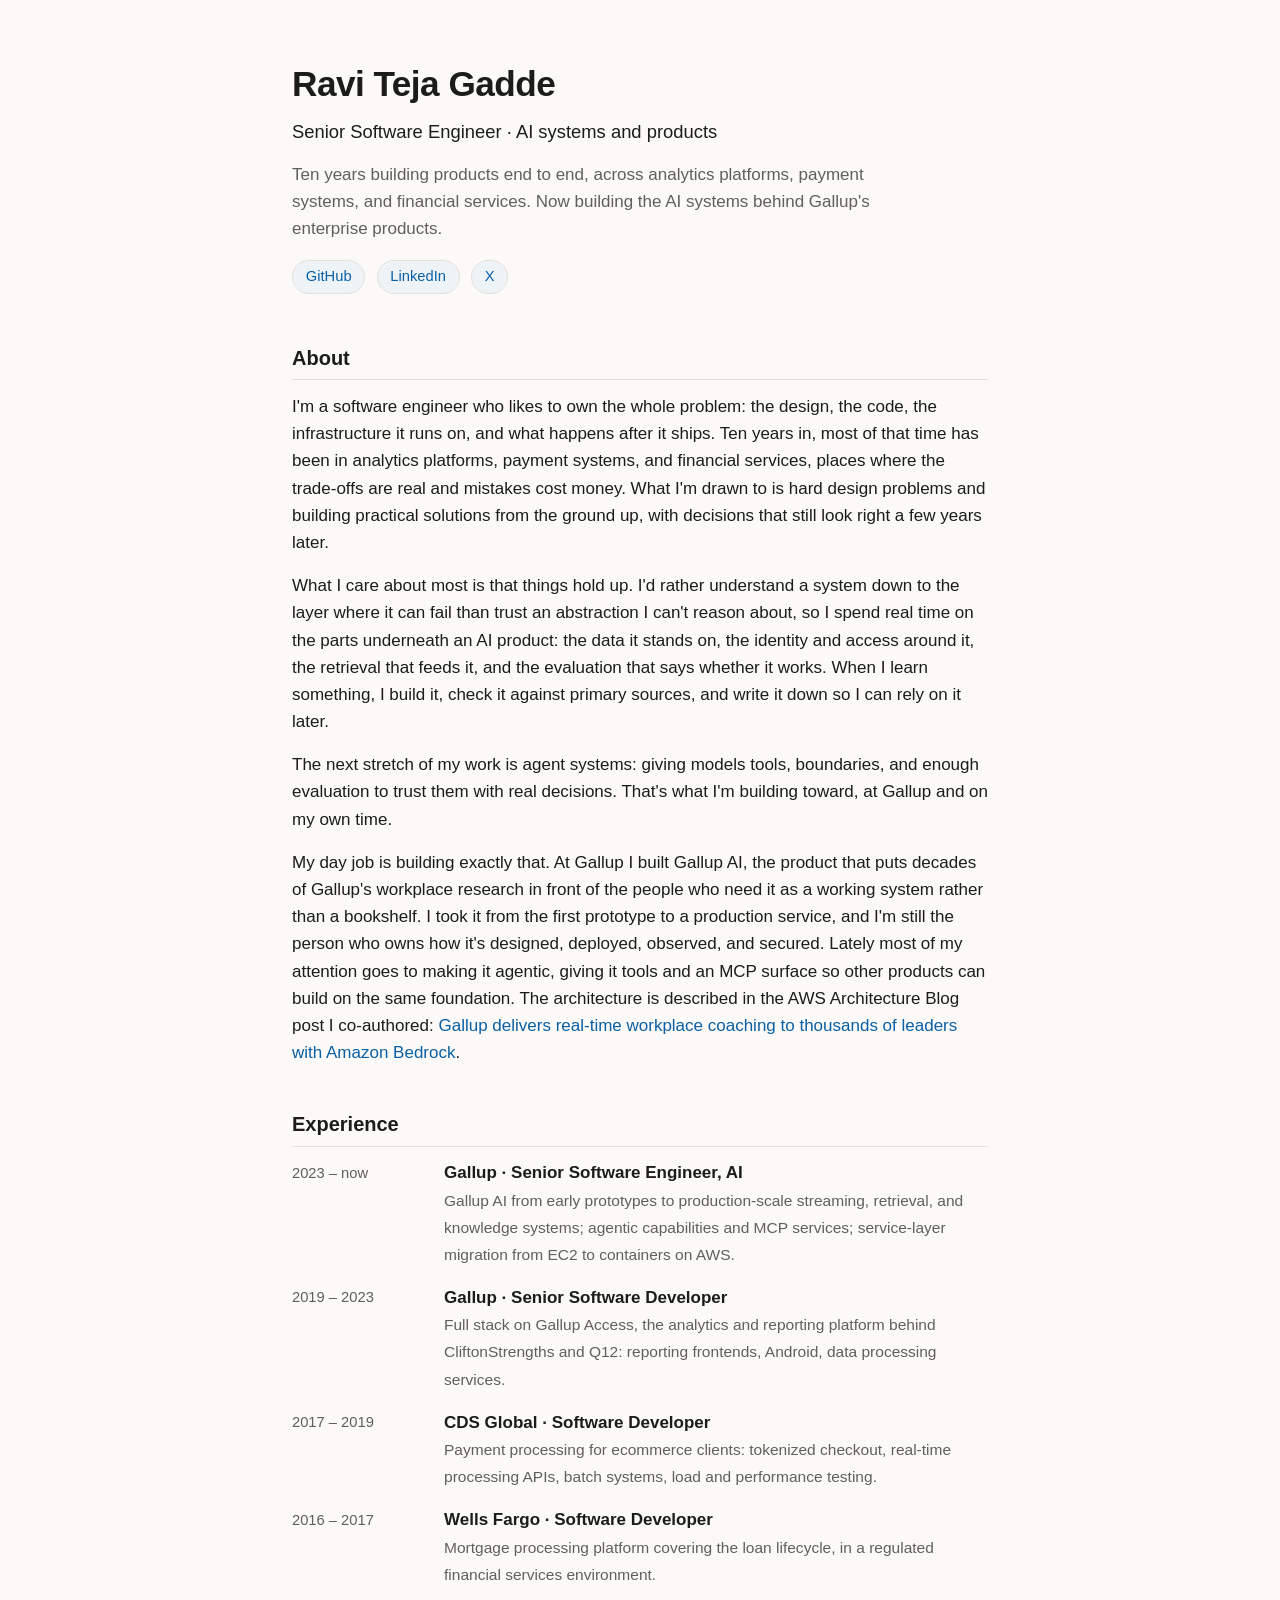
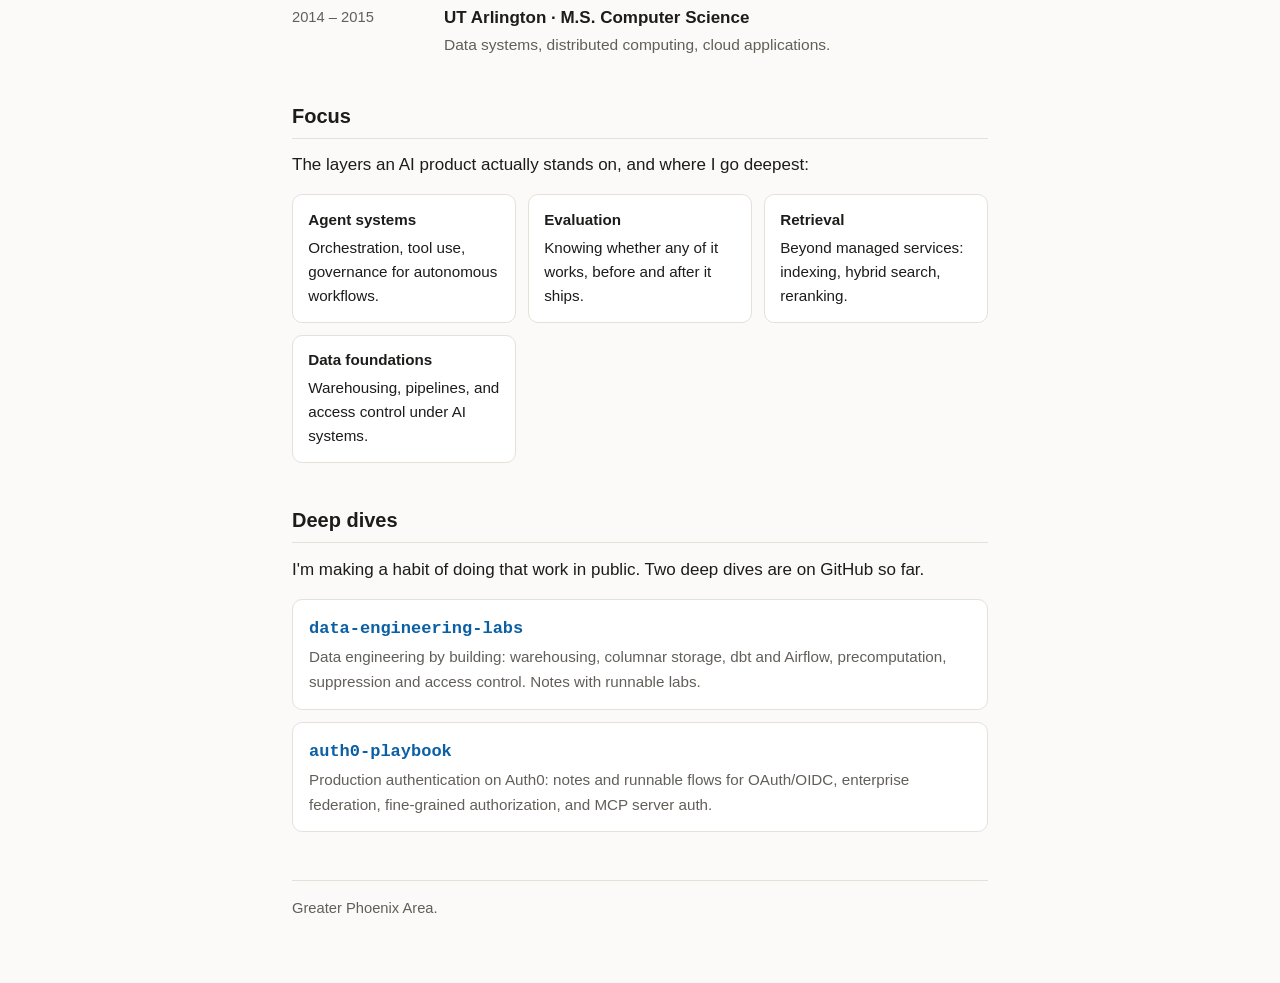
==== index.html @ 8ed38c36 "About: engineer first, Gallup as proof" ====
<!doctype html>
<html lang="en">
<head>
  <meta charset="utf-8">
  <meta name="viewport" content="width=device-width, initial-scale=1">
  <title>Ravi Teja Gadde</title>
  <meta name="description" content="Ravi Teja Gadde — Senior Software Engineer. AI systems and products. Ten years building products end to end across analytics platforms, payments, and financial services.">
  <style>
    :root {
      color-scheme: light dark;
      --bg: #fbfaf8; --fg: #1c1c1a; --muted: #625f59; --line: #e5e1d9; --accent: #0b5fa4; --chip: #eef3f8; --card: #ffffff;
    }
    @media (prefers-color-scheme: dark) {
      :root { --bg: #14151a; --fg: #ebe9e4; --muted: #a29f98; --line: #2b2d35; --accent: #7fb4ea; --chip: #1e2230; --card: #191b21; }
    }
    * { box-sizing: border-box; }
    body { margin: 0; background: var(--bg); color: var(--fg); font: 17px/1.6 -apple-system, "Segoe UI", Helvetica, Arial, sans-serif; -webkit-font-smoothing: antialiased; }
    main { max-width: 46rem; margin: 0 auto; padding: 3.5rem 1.25rem 4rem; }
    a { color: var(--accent); text-decoration: none; }
    a:hover { text-decoration: underline; }

    .hero h1 { font-size: 2.2rem; margin: 0 0 .3rem; letter-spacing: -.015em; }
    .hero .role { font-size: 1.15rem; margin: 0 0 .9rem; }
    .hero .arc { color: var(--muted); margin: 0 0 1.1rem; max-width: 40rem; }
    .links a { display: inline-block; background: var(--chip); border: 1px solid var(--line); border-radius: 999px; padding: .25rem .8rem; margin: 0 .4rem .4rem 0; font-size: .92rem; }
    .links a:hover { text-decoration: none; border-color: var(--accent); }

    h2 { font-size: 1.25rem; margin: 2.6rem 0 .8rem; padding-bottom: .35rem; border-bottom: 1px solid var(--line); }
    p { margin: 0 0 1rem; }

    .timeline { display: grid; grid-template-columns: 8.5rem 1fr; row-gap: 1rem; column-gap: 1rem; }
    .timeline .when { color: var(--muted); font-size: .92rem; padding-top: .15rem; }
    .timeline .what strong { display: block; font-weight: 650; }
    .timeline .what span { color: var(--muted); font-size: .97rem; }

    .focus { display: grid; grid-template-columns: repeat(auto-fit, minmax(12rem, 1fr)); gap: .75rem; margin-top: .5rem; }
    .focus div { background: var(--card); border: 1px solid var(--line); border-radius: 10px; padding: .8rem .95rem; font-size: .95rem; }
    .focus div b { display: block; margin-bottom: .2rem; }

    .repos { display: grid; gap: .75rem; }
    .repos a { display: block; background: var(--card); border: 1px solid var(--line); border-radius: 10px; padding: .9rem 1rem; color: inherit; }
    .repos a:hover { text-decoration: none; border-color: var(--accent); }
    .repos b { color: var(--accent); font-family: ui-monospace, SFMono-Regular, Menlo, monospace; font-weight: 600; }
    .repos span { display: block; color: var(--muted); font-size: .95rem; margin-top: .2rem; }

    footer { margin-top: 3rem; padding-top: 1rem; border-top: 1px solid var(--line); color: var(--muted); font-size: .92rem; }
    @media (max-width: 600px) { .timeline { grid-template-columns: 1fr; row-gap: .3rem; } .timeline .when { padding-top: .6rem; } }
  </style>
</head>
<body>
<main>
  <section class="hero">
    <h1>Ravi Teja Gadde</h1>
    <p class="role">Senior Software Engineer · AI systems and products</p>
    <p class="arc">Ten years building products end to end, across analytics platforms, payment systems, and financial services. Now building the AI systems behind Gallup's enterprise products.</p>
    <div class="links">
      <a href="https://github.com/raviteja-gadde">GitHub</a>
      <a href="https://www.linkedin.com/in/raviteja-gadde/">LinkedIn</a>
      <a href="https://x.com/ravi_gadde7">X</a>
    </div>
  </section>

  <h2>About</h2>
  <p>I'm a software engineer who likes to own the whole problem: the design, the code, the infrastructure it runs on, and what happens after it ships. Ten years in, most of that time has been in analytics platforms, payment systems, and financial services, places where the trade-offs are real and mistakes cost money. What I'm drawn to is hard design problems and building practical solutions from the ground up, with decisions that still look right a few years later.</p>
  <p>What I care about most is that things hold up. I'd rather understand a system down to the layer where it can fail than trust an abstraction I can't reason about, so I spend real time on the parts underneath an AI product: the data it stands on, the identity and access around it, the retrieval that feeds it, and the evaluation that says whether it works. When I learn something, I build it, check it against primary sources, and write it down so I can rely on it later.</p>
  <p>The next stretch of my work is agent systems: giving models tools, boundaries, and enough evaluation to trust them with real decisions. That's what I'm building toward, at Gallup and on my own time.</p>
  <p>My day job is building exactly that. At Gallup I built Gallup AI, the product that puts decades of Gallup's workplace research in front of the people who need it as a working system rather than a bookshelf. I took it from the first prototype to a production service, and I'm still the person who owns how it's designed, deployed, observed, and secured. Lately most of my attention goes to making it agentic, giving it tools and an MCP surface so other products can build on the same foundation. The architecture is described in the AWS Architecture Blog post I co-authored: <a href="https://aws.amazon.com/blogs/architecture/gallup-delivers-real-time-workplace-coaching-to-thousands-of-leaders-with-amazon-bedrock/">Gallup delivers real-time workplace coaching to thousands of leaders with Amazon Bedrock</a>.</p>

  <h2>Experience</h2>
  <div class="timeline">
    <div class="when">2023 – now</div>
    <div class="what"><strong>Gallup · Senior Software Engineer, AI</strong><span>Gallup AI from early prototypes to production-scale streaming, retrieval, and knowledge systems; agentic capabilities and MCP services; service-layer migration from EC2 to containers on AWS.</span></div>
    <div class="when">2019 – 2023</div>
    <div class="what"><strong>Gallup · Senior Software Developer</strong><span>Full stack on Gallup Access, the analytics and reporting platform behind CliftonStrengths and Q12: reporting frontends, Android, data processing services.</span></div>
    <div class="when">2017 – 2019</div>
    <div class="what"><strong>CDS Global · Software Developer</strong><span>Payment processing for ecommerce clients: tokenized checkout, real-time processing APIs, batch systems, load and performance testing.</span></div>
    <div class="when">2016 – 2017</div>
    <div class="what"><strong>Wells Fargo · Software Developer</strong><span>Mortgage processing platform covering the loan lifecycle, in a regulated financial services environment.</span></div>
    <div class="when">2014 – 2015</div>
    <div class="what"><strong>UT Arlington · M.S. Computer Science</strong><span>Data systems, distributed computing, cloud applications.</span></div>
  </div>

  <h2>Focus</h2>
  <p>The layers an AI product actually stands on, and where I go deepest:</p>
  <div class="focus">
    <div><b>Agent systems</b>Orchestration, tool use, governance for autonomous workflows.</div>
    <div><b>Evaluation</b>Knowing whether any of it works, before and after it ships.</div>
    <div><b>Retrieval</b>Beyond managed services: indexing, hybrid search, reranking.</div>
    <div><b>Data foundations</b>Warehousing, pipelines, and access control under AI systems.</div>
  </div>

  <h2>Deep dives</h2>
  <p>I'm making a habit of doing that work in public. Two deep dives are on GitHub so far.</p>
  <div class="repos">
    <a href="https://github.com/raviteja-gadde/data-engineering-labs"><b>data-engineering-labs</b><span>Data engineering by building: warehousing, columnar storage, dbt and Airflow, precomputation, suppression and access control. Notes with runnable labs.</span></a>
    <a href="https://github.com/raviteja-gadde/auth0-playbook"><b>auth0-playbook</b><span>Production authentication on Auth0: notes and runnable flows for OAuth/OIDC, enterprise federation, fine-grained authorization, and MCP server auth.</span></a>
  </div>

  <footer>Greater Phoenix Area.</footer>
</main>
</body>
</html>
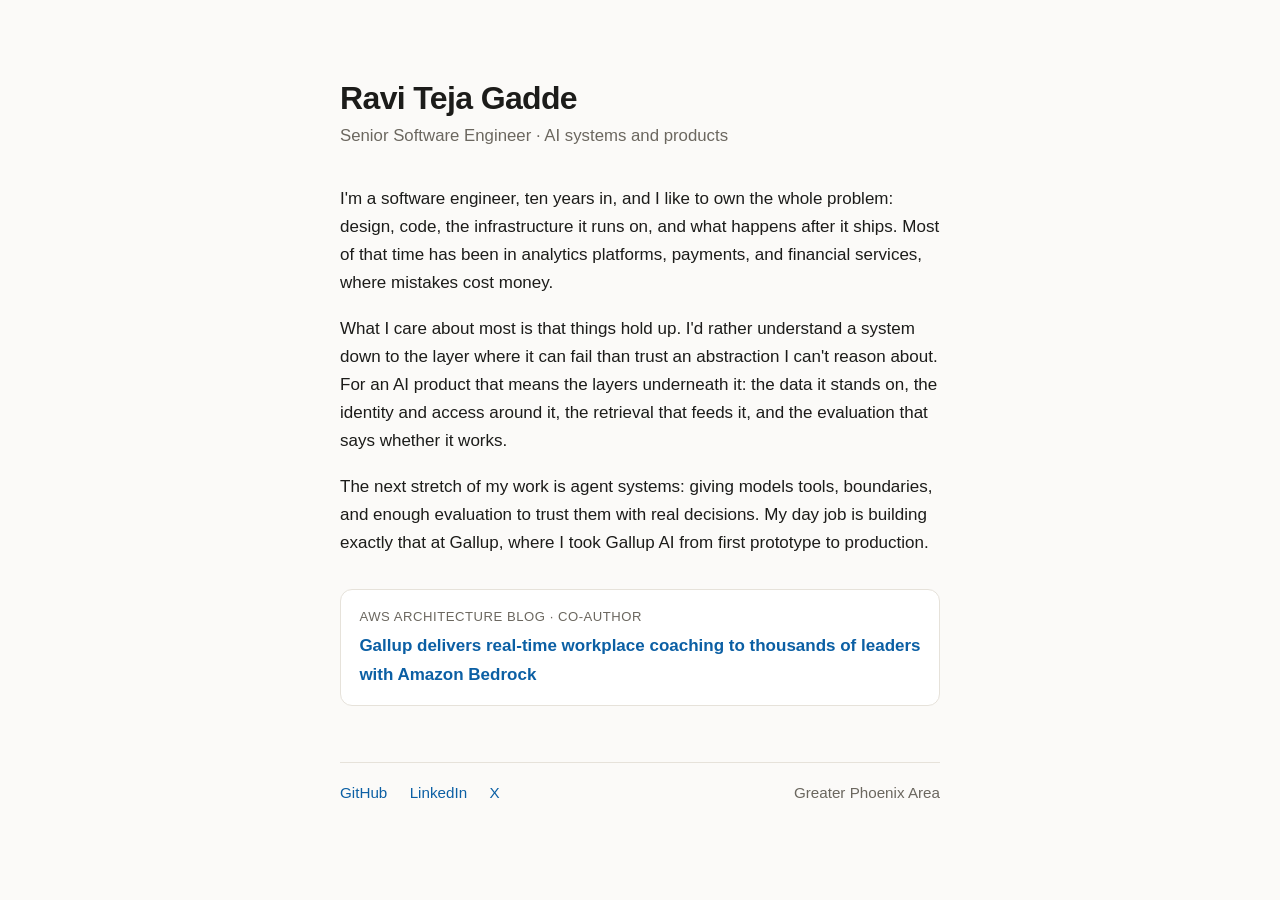
==== commit c3ed5a4e: "Cut to what's earned: identity, how I think, direction, AWS blog as proof Co-Authored-By: Claude Fab" ====
--- a/index.html
+++ b/index.html
@@ -4,99 +4,60 @@
   <meta charset="utf-8">
   <meta name="viewport" content="width=device-width, initial-scale=1">
   <title>Ravi Teja Gadde</title>
-  <meta name="description" content="Ravi Teja Gadde — Senior Software Engineer. AI systems and products. Ten years building products end to end across analytics platforms, payments, and financial services.">
+  <meta name="description" content="Ravi Teja Gadde — Senior Software Engineer. AI systems and products, and the data, identity, retrieval, and evaluation they stand on.">
+  <meta property="og:title" content="Ravi Teja Gadde">
+  <meta property="og:description" content="Senior Software Engineer. AI systems and products.">
   <style>
     :root {
       color-scheme: light dark;
-      --bg: #fbfaf8; --fg: #1c1c1a; --muted: #625f59; --line: #e5e1d9; --accent: #0b5fa4; --chip: #eef3f8; --card: #ffffff;
+      --bg: #fbfaf8; --fg: #1c1c1a; --muted: #6b675f; --line: #e6e2da; --accent: #0b5fa4; --card: #ffffff;
     }
     @media (prefers-color-scheme: dark) {
-      :root { --bg: #14151a; --fg: #ebe9e4; --muted: #a29f98; --line: #2b2d35; --accent: #7fb4ea; --chip: #1e2230; --card: #191b21; }
+      :root { --bg: #131417; --fg: #ebe9e4; --muted: #a09d96; --line: #2a2c33; --accent: #83b6ea; --card: #191b20; }
     }
     * { box-sizing: border-box; }
-    body { margin: 0; background: var(--bg); color: var(--fg); font: 17px/1.6 -apple-system, "Segoe UI", Helvetica, Arial, sans-serif; -webkit-font-smoothing: antialiased; }
-    main { max-width: 46rem; margin: 0 auto; padding: 3.5rem 1.25rem 4rem; }
+    html { -webkit-text-size-adjust: 100%; }
+    body { margin: 0; background: var(--bg); color: var(--fg); font: 17px/1.65 -apple-system, "Segoe UI", Helvetica, Arial, sans-serif; -webkit-font-smoothing: antialiased; }
+    main { max-width: 40rem; margin: 0 auto; padding: 5rem 1.25rem 4rem; }
     a { color: var(--accent); text-decoration: none; }
-    a:hover { text-decoration: underline; }
+    a:hover { text-decoration: underline; text-underline-offset: .15em; }
 
-    .hero h1 { font-size: 2.2rem; margin: 0 0 .3rem; letter-spacing: -.015em; }
-    .hero .role { font-size: 1.15rem; margin: 0 0 .9rem; }
-    .hero .arc { color: var(--muted); margin: 0 0 1.1rem; max-width: 40rem; }
-    .links a { display: inline-block; background: var(--chip); border: 1px solid var(--line); border-radius: 999px; padding: .25rem .8rem; margin: 0 .4rem .4rem 0; font-size: .92rem; }
-    .links a:hover { text-decoration: none; border-color: var(--accent); }
+    h1 { font-size: 2rem; line-height: 1.15; margin: 0 0 .35rem; letter-spacing: -.02em; }
+    .role { margin: 0 0 2.2rem; color: var(--muted); font-size: 1.05rem; }
+    p { margin: 0 0 1.1rem; }
 
-    h2 { font-size: 1.25rem; margin: 2.6rem 0 .8rem; padding-bottom: .35rem; border-bottom: 1px solid var(--line); }
-    p { margin: 0 0 1rem; }
+    .proof { display: block; margin: 2rem 0 0; padding: 1rem 1.15rem; background: var(--card); border: 1px solid var(--line); border-radius: 12px; color: inherit; }
+    .proof:hover { text-decoration: none; border-color: var(--accent); }
+    .proof small { display: block; color: var(--muted); font-size: .82rem; letter-spacing: .04em; text-transform: uppercase; margin-bottom: .3rem; }
+    .proof span { color: var(--accent); font-weight: 600; }
 
-    .timeline { display: grid; grid-template-columns: 8.5rem 1fr; row-gap: 1rem; column-gap: 1rem; }
-    .timeline .when { color: var(--muted); font-size: .92rem; padding-top: .15rem; }
-    .timeline .what strong { display: block; font-weight: 650; }
-    .timeline .what span { color: var(--muted); font-size: .97rem; }
-
-    .focus { display: grid; grid-template-columns: repeat(auto-fit, minmax(12rem, 1fr)); gap: .75rem; margin-top: .5rem; }
-    .focus div { background: var(--card); border: 1px solid var(--line); border-radius: 10px; padding: .8rem .95rem; font-size: .95rem; }
-    .focus div b { display: block; margin-bottom: .2rem; }
-
-    .repos { display: grid; gap: .75rem; }
-    .repos a { display: block; background: var(--card); border: 1px solid var(--line); border-radius: 10px; padding: .9rem 1rem; color: inherit; }
-    .repos a:hover { text-decoration: none; border-color: var(--accent); }
-    .repos b { color: var(--accent); font-family: ui-monospace, SFMono-Regular, Menlo, monospace; font-weight: 600; }
-    .repos span { display: block; color: var(--muted); font-size: .95rem; margin-top: .2rem; }
-
-    footer { margin-top: 3rem; padding-top: 1rem; border-top: 1px solid var(--line); color: var(--muted); font-size: .92rem; }
-    @media (max-width: 600px) { .timeline { grid-template-columns: 1fr; row-gap: .3rem; } .timeline .when { padding-top: .6rem; } }
+    footer { display: flex; flex-wrap: wrap; gap: .4rem 1.4rem; margin-top: 3.5rem; padding-top: 1.1rem; border-top: 1px solid var(--line); color: var(--muted); font-size: .95rem; }
+    footer .place { margin-left: auto; }
+    @media (max-width: 480px) { footer .place { margin-left: 0; flex-basis: 100%; } }
   </style>
 </head>
 <body>
 <main>
-  <section class="hero">
-    <h1>Ravi Teja Gadde</h1>
-    <p class="role">Senior Software Engineer · AI systems and products</p>
-    <p class="arc">Ten years building products end to end, across analytics platforms, payment systems, and financial services. Now building the AI systems behind Gallup's enterprise products.</p>
-    <div class="links">
-      <a href="https://github.com/raviteja-gadde">GitHub</a>
-      <a href="https://www.linkedin.com/in/raviteja-gadde/">LinkedIn</a>
-      <a href="https://x.com/ravi_gadde7">X</a>
-    </div>
-  </section>
+  <h1>Ravi Teja Gadde</h1>
+  <p class="role">Senior Software Engineer · AI systems and products</p>
 
-  <h2>About</h2>
-  <p>I'm a software engineer who likes to own the whole problem: the design, the code, the infrastructure it runs on, and what happens after it ships. Ten years in, most of that time has been in analytics platforms, payment systems, and financial services, places where the trade-offs are real and mistakes cost money. What I'm drawn to is hard design problems and building practical solutions from the ground up, with decisions that still look right a few years later.</p>
-  <p>What I care about most is that things hold up. I'd rather understand a system down to the layer where it can fail than trust an abstraction I can't reason about, so I spend real time on the parts underneath an AI product: the data it stands on, the identity and access around it, the retrieval that feeds it, and the evaluation that says whether it works. When I learn something, I build it, check it against primary sources, and write it down so I can rely on it later.</p>
-  <p>The next stretch of my work is agent systems: giving models tools, boundaries, and enough evaluation to trust them with real decisions. That's what I'm building toward, at Gallup and on my own time.</p>
-  <p>My day job is building exactly that. At Gallup I built Gallup AI, the product that puts decades of Gallup's workplace research in front of the people who need it as a working system rather than a bookshelf. I took it from the first prototype to a production service, and I'm still the person who owns how it's designed, deployed, observed, and secured. Lately most of my attention goes to making it agentic, giving it tools and an MCP surface so other products can build on the same foundation. The architecture is described in the AWS Architecture Blog post I co-authored: <a href="https://aws.amazon.com/blogs/architecture/gallup-delivers-real-time-workplace-coaching-to-thousands-of-leaders-with-amazon-bedrock/">Gallup delivers real-time workplace coaching to thousands of leaders with Amazon Bedrock</a>.</p>
+  <p>I'm a software engineer, ten years in, and I like to own the whole problem: design, code, the infrastructure it runs on, and what happens after it ships. Most of that time has been in analytics platforms, payments, and financial services, where mistakes cost money.</p>
 
-  <h2>Experience</h2>
-  <div class="timeline">
-    <div class="when">2023 – now</div>
-    <div class="what"><strong>Gallup · Senior Software Engineer, AI</strong><span>Gallup AI from early prototypes to production-scale streaming, retrieval, and knowledge systems; agentic capabilities and MCP services; service-layer migration from EC2 to containers on AWS.</span></div>
-    <div class="when">2019 – 2023</div>
-    <div class="what"><strong>Gallup · Senior Software Developer</strong><span>Full stack on Gallup Access, the analytics and reporting platform behind CliftonStrengths and Q12: reporting frontends, Android, data processing services.</span></div>
-    <div class="when">2017 – 2019</div>
-    <div class="what"><strong>CDS Global · Software Developer</strong><span>Payment processing for ecommerce clients: tokenized checkout, real-time processing APIs, batch systems, load and performance testing.</span></div>
-    <div class="when">2016 – 2017</div>
-    <div class="what"><strong>Wells Fargo · Software Developer</strong><span>Mortgage processing platform covering the loan lifecycle, in a regulated financial services environment.</span></div>
-    <div class="when">2014 – 2015</div>
-    <div class="what"><strong>UT Arlington · M.S. Computer Science</strong><span>Data systems, distributed computing, cloud applications.</span></div>
-  </div>
+  <p>What I care about most is that things hold up. I'd rather understand a system down to the layer where it can fail than trust an abstraction I can't reason about. For an AI product that means the layers underneath it: the data it stands on, the identity and access around it, the retrieval that feeds it, and the evaluation that says whether it works.</p>
 
-  <h2>Focus</h2>
-  <p>The layers an AI product actually stands on, and where I go deepest:</p>
-  <div class="focus">
-    <div><b>Agent systems</b>Orchestration, tool use, governance for autonomous workflows.</div>
-    <div><b>Evaluation</b>Knowing whether any of it works, before and after it ships.</div>
-    <div><b>Retrieval</b>Beyond managed services: indexing, hybrid search, reranking.</div>
-    <div><b>Data foundations</b>Warehousing, pipelines, and access control under AI systems.</div>
-  </div>
+  <p>The next stretch of my work is agent systems: giving models tools, boundaries, and enough evaluation to trust them with real decisions. My day job is building exactly that at Gallup, where I took Gallup AI from first prototype to production.</p>
 
-  <h2>Deep dives</h2>
-  <p>I'm making a habit of doing that work in public. Two deep dives are on GitHub so far.</p>
-  <div class="repos">
-    <a href="https://github.com/raviteja-gadde/data-engineering-labs"><b>data-engineering-labs</b><span>Data engineering by building: warehousing, columnar storage, dbt and Airflow, precomputation, suppression and access control. Notes with runnable labs.</span></a>
-    <a href="https://github.com/raviteja-gadde/auth0-playbook"><b>auth0-playbook</b><span>Production authentication on Auth0: notes and runnable flows for OAuth/OIDC, enterprise federation, fine-grained authorization, and MCP server auth.</span></a>
-  </div>
+  <a class="proof" href="https://aws.amazon.com/blogs/architecture/gallup-delivers-real-time-workplace-coaching-to-thousands-of-leaders-with-amazon-bedrock/">
+    <small>AWS Architecture Blog · co-author</small>
+    <span>Gallup delivers real-time workplace coaching to thousands of leaders with Amazon Bedrock</span>
+  </a>
 
-  <footer>Greater Phoenix Area.</footer>
+  <footer>
+    <a href="https://github.com/raviteja-gadde">GitHub</a>
+    <a href="https://www.linkedin.com/in/raviteja-gadde/">LinkedIn</a>
+    <a href="https://x.com/ravi_gadde7">X</a>
+    <span class="place">Greater Phoenix Area</span>
+  </footer>
 </main>
 </body>
 </html>
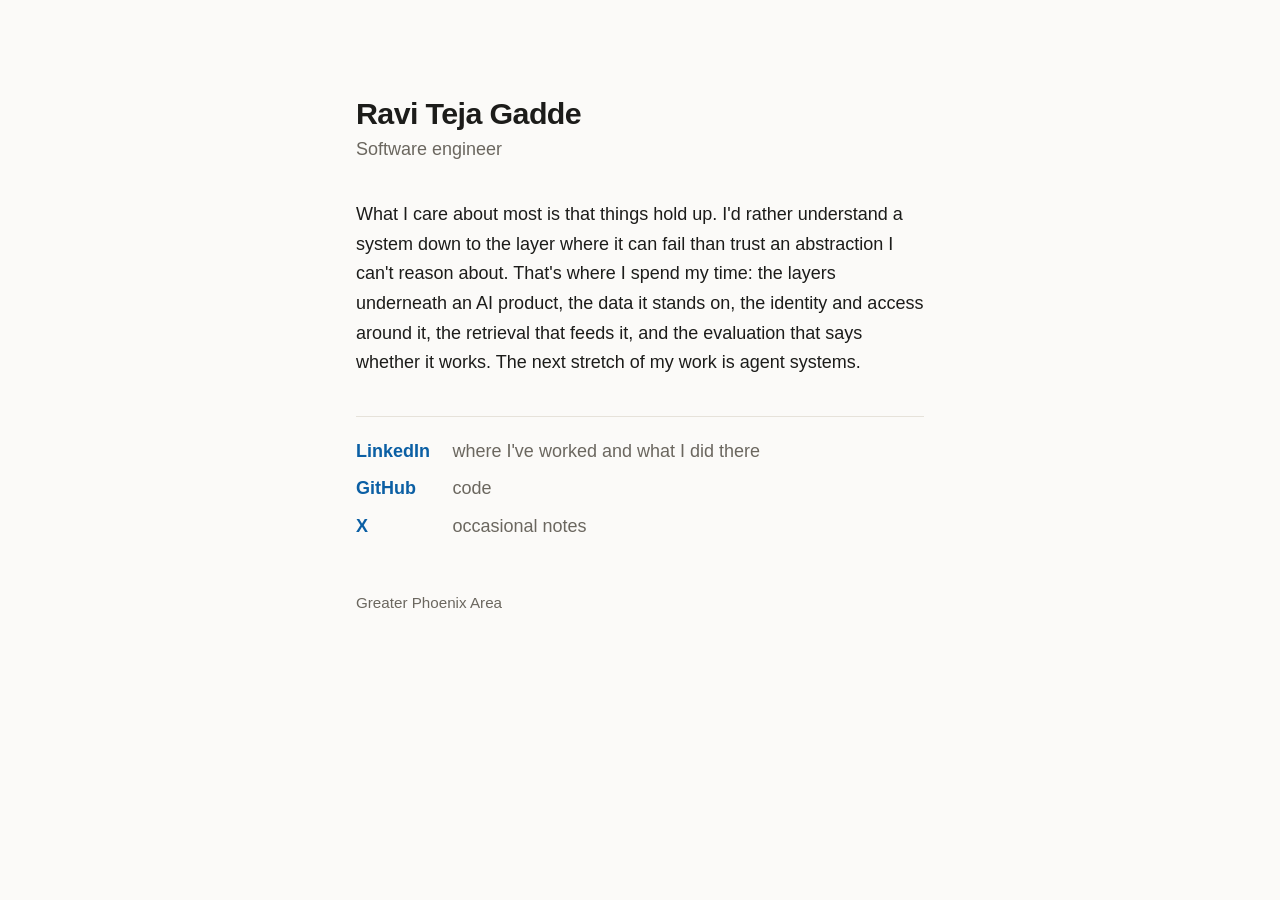
==== commit 1b81a5a4: "Purpose: one paragraph in my words plus where the rest lives; career and employer detail stay on Lin" ====
--- a/index.html
+++ b/index.html
@@ -4,60 +4,39 @@
   <meta charset="utf-8">
   <meta name="viewport" content="width=device-width, initial-scale=1">
   <title>Ravi Teja Gadde</title>
-  <meta name="description" content="Ravi Teja Gadde — Senior Software Engineer. AI systems and products, and the data, identity, retrieval, and evaluation they stand on.">
-  <meta property="og:title" content="Ravi Teja Gadde">
-  <meta property="og:description" content="Senior Software Engineer. AI systems and products.">
+  <meta name="description" content="Ravi Teja Gadde, software engineer. How I think about the systems underneath AI products, and where to find the rest.">
   <style>
-    :root {
-      color-scheme: light dark;
-      --bg: #fbfaf8; --fg: #1c1c1a; --muted: #6b675f; --line: #e6e2da; --accent: #0b5fa4; --card: #ffffff;
-    }
-    @media (prefers-color-scheme: dark) {
-      :root { --bg: #131417; --fg: #ebe9e4; --muted: #a09d96; --line: #2a2c33; --accent: #83b6ea; --card: #191b20; }
-    }
+    :root { color-scheme: light dark; --bg: #fbfaf8; --fg: #1c1c1a; --muted: #6b675f; --line: #e6e2da; --accent: #0b5fa4; }
+    @media (prefers-color-scheme: dark) { :root { --bg: #131417; --fg: #ebe9e4; --muted: #a09d96; --line: #2a2c33; --accent: #83b6ea; } }
     * { box-sizing: border-box; }
-    html { -webkit-text-size-adjust: 100%; }
-    body { margin: 0; background: var(--bg); color: var(--fg); font: 17px/1.65 -apple-system, "Segoe UI", Helvetica, Arial, sans-serif; -webkit-font-smoothing: antialiased; }
-    main { max-width: 40rem; margin: 0 auto; padding: 5rem 1.25rem 4rem; }
+    body { margin: 0; background: var(--bg); color: var(--fg); font: 18px/1.65 -apple-system, "Segoe UI", Helvetica, Arial, sans-serif; -webkit-font-smoothing: antialiased; }
+    main { max-width: 38rem; margin: 0 auto; padding: 6rem 1.25rem 4rem; }
+    h1 { font-size: 1.9rem; line-height: 1.15; margin: 0 0 .25rem; letter-spacing: -.02em; }
+    .role { margin: 0 0 2.2rem; color: var(--muted); }
+    p { margin: 0 0 1.1rem; }
     a { color: var(--accent); text-decoration: none; }
     a:hover { text-decoration: underline; text-underline-offset: .15em; }
-
-    h1 { font-size: 2rem; line-height: 1.15; margin: 0 0 .35rem; letter-spacing: -.02em; }
-    .role { margin: 0 0 2.2rem; color: var(--muted); font-size: 1.05rem; }
-    p { margin: 0 0 1.1rem; }
-
-    .proof { display: block; margin: 2rem 0 0; padding: 1rem 1.15rem; background: var(--card); border: 1px solid var(--line); border-radius: 12px; color: inherit; }
-    .proof:hover { text-decoration: none; border-color: var(--accent); }
-    .proof small { display: block; color: var(--muted); font-size: .82rem; letter-spacing: .04em; text-transform: uppercase; margin-bottom: .3rem; }
-    .proof span { color: var(--accent); font-weight: 600; }
-
-    footer { display: flex; flex-wrap: wrap; gap: .4rem 1.4rem; margin-top: 3.5rem; padding-top: 1.1rem; border-top: 1px solid var(--line); color: var(--muted); font-size: .95rem; }
-    footer .place { margin-left: auto; }
-    @media (max-width: 480px) { footer .place { margin-left: 0; flex-basis: 100%; } }
+    dl { margin: 2.4rem 0 0; padding-top: 1.2rem; border-top: 1px solid var(--line); display: grid; grid-template-columns: max-content 1fr; column-gap: 1.4rem; row-gap: .5rem; }
+    dt { font-weight: 600; }
+    dd { margin: 0; color: var(--muted); }
+    footer { margin-top: 3rem; color: var(--muted); font-size: .95rem; }
+    @media (max-width: 420px) { dl { grid-template-columns: 1fr; row-gap: .15rem; } dd { margin-bottom: .6rem; } }
   </style>
 </head>
 <body>
 <main>
   <h1>Ravi Teja Gadde</h1>
-  <p class="role">Senior Software Engineer · AI systems and products</p>
+  <p class="role">Software engineer</p>
 
-  <p>I'm a software engineer, ten years in, and I like to own the whole problem: design, code, the infrastructure it runs on, and what happens after it ships. Most of that time has been in analytics platforms, payments, and financial services, where mistakes cost money.</p>
+  <p>What I care about most is that things hold up. I'd rather understand a system down to the layer where it can fail than trust an abstraction I can't reason about. That's where I spend my time: the layers underneath an AI product, the data it stands on, the identity and access around it, the retrieval that feeds it, and the evaluation that says whether it works. The next stretch of my work is agent systems.</p>
 
-  <p>What I care about most is that things hold up. I'd rather understand a system down to the layer where it can fail than trust an abstraction I can't reason about. For an AI product that means the layers underneath it: the data it stands on, the identity and access around it, the retrieval that feeds it, and the evaluation that says whether it works.</p>
+  <dl>
+    <dt><a href="https://www.linkedin.com/in/raviteja-gadde/">LinkedIn</a></dt><dd>where I've worked and what I did there</dd>
+    <dt><a href="https://github.com/raviteja-gadde">GitHub</a></dt><dd>code</dd>
+    <dt><a href="https://x.com/ravi_gadde7">X</a></dt><dd>occasional notes</dd>
+  </dl>
 
-  <p>The next stretch of my work is agent systems: giving models tools, boundaries, and enough evaluation to trust them with real decisions. My day job is building exactly that at Gallup, where I took Gallup AI from first prototype to production.</p>
-
-  <a class="proof" href="https://aws.amazon.com/blogs/architecture/gallup-delivers-real-time-workplace-coaching-to-thousands-of-leaders-with-amazon-bedrock/">
-    <small>AWS Architecture Blog · co-author</small>
-    <span>Gallup delivers real-time workplace coaching to thousands of leaders with Amazon Bedrock</span>
-  </a>
-
-  <footer>
-    <a href="https://github.com/raviteja-gadde">GitHub</a>
-    <a href="https://www.linkedin.com/in/raviteja-gadde/">LinkedIn</a>
-    <a href="https://x.com/ravi_gadde7">X</a>
-    <span class="place">Greater Phoenix Area</span>
-  </footer>
+  <footer>Greater Phoenix Area</footer>
 </main>
 </body>
 </html>
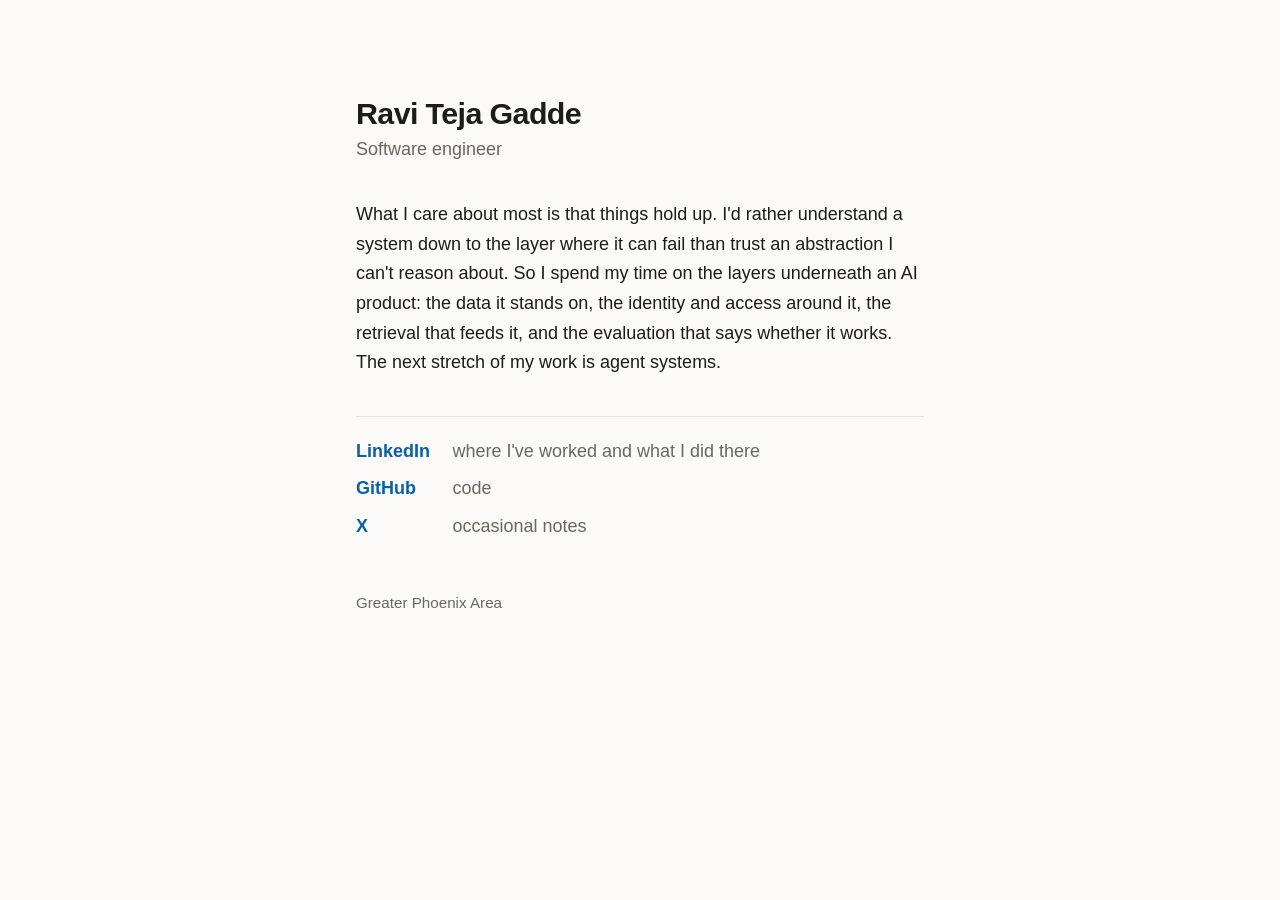
==== commit 550c59e2: "Tighten the one paragraph Co-Authored-By: Claude Fable 5.1 <noreply@anthropic.com> Claude-Session: h" ====
--- a/index.html
+++ b/index.html
@@ -28,7 +28,7 @@
   <h1>Ravi Teja Gadde</h1>
   <p class="role">Software engineer</p>
 
-  <p>What I care about most is that things hold up. I'd rather understand a system down to the layer where it can fail than trust an abstraction I can't reason about. That's where I spend my time: the layers underneath an AI product, the data it stands on, the identity and access around it, the retrieval that feeds it, and the evaluation that says whether it works. The next stretch of my work is agent systems.</p>
+  <p>What I care about most is that things hold up. I'd rather understand a system down to the layer where it can fail than trust an abstraction I can't reason about. So I spend my time on the layers underneath an AI product: the data it stands on, the identity and access around it, the retrieval that feeds it, and the evaluation that says whether it works. The next stretch of my work is agent systems.</p>
 
   <dl>
     <dt><a href="https://www.linkedin.com/in/raviteja-gadde/">LinkedIn</a></dt><dd>where I've worked and what I did there</dd>
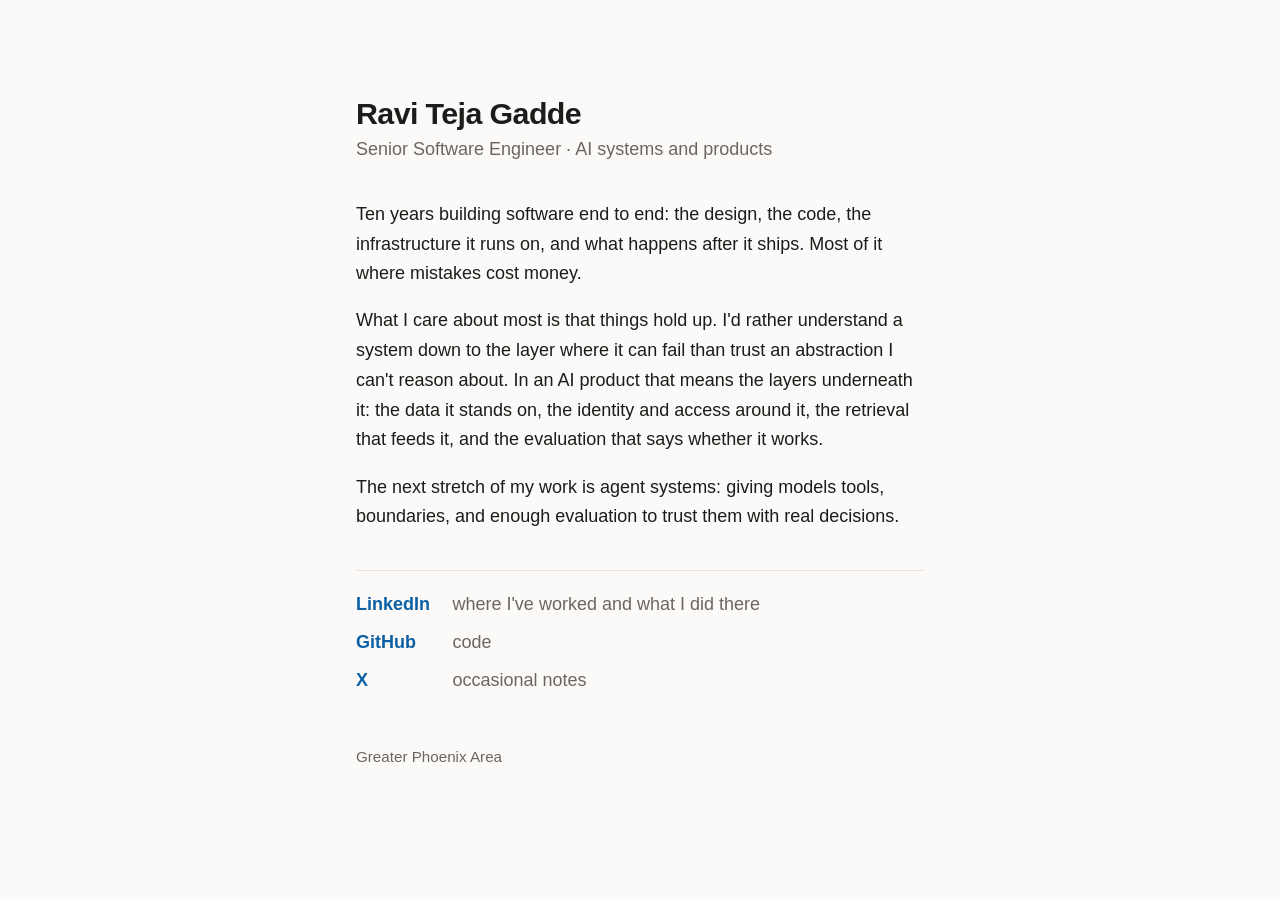
==== commit 90c6b378: "Restore the title and the three insights; keep employers off the page Co-Authored-By: Claude Fable 5" ====
--- a/index.html
+++ b/index.html
@@ -4,7 +4,7 @@
   <meta charset="utf-8">
   <meta name="viewport" content="width=device-width, initial-scale=1">
   <title>Ravi Teja Gadde</title>
-  <meta name="description" content="Ravi Teja Gadde, software engineer. How I think about the systems underneath AI products, and where to find the rest.">
+  <meta name="description" content="Ravi Teja Gadde, Senior Software Engineer. AI systems and products, and the layers they stand on.">
   <style>
     :root { color-scheme: light dark; --bg: #fbfaf8; --fg: #1c1c1a; --muted: #6b675f; --line: #e6e2da; --accent: #0b5fa4; }
     @media (prefers-color-scheme: dark) { :root { --bg: #131417; --fg: #ebe9e4; --muted: #a09d96; --line: #2a2c33; --accent: #83b6ea; } }
@@ -26,9 +26,13 @@
 <body>
 <main>
   <h1>Ravi Teja Gadde</h1>
-  <p class="role">Software engineer</p>
+  <p class="role">Senior Software Engineer · AI systems and products</p>
 
-  <p>What I care about most is that things hold up. I'd rather understand a system down to the layer where it can fail than trust an abstraction I can't reason about. So I spend my time on the layers underneath an AI product: the data it stands on, the identity and access around it, the retrieval that feeds it, and the evaluation that says whether it works. The next stretch of my work is agent systems.</p>
+  <p>Ten years building software end to end: the design, the code, the infrastructure it runs on, and what happens after it ships. Most of it where mistakes cost money.</p>
+
+  <p>What I care about most is that things hold up. I'd rather understand a system down to the layer where it can fail than trust an abstraction I can't reason about. In an AI product that means the layers underneath it: the data it stands on, the identity and access around it, the retrieval that feeds it, and the evaluation that says whether it works.</p>
+
+  <p>The next stretch of my work is agent systems: giving models tools, boundaries, and enough evaluation to trust them with real decisions.</p>
 
   <dl>
     <dt><a href="https://www.linkedin.com/in/raviteja-gadde/">LinkedIn</a></dt><dd>where I've worked and what I did there</dd>
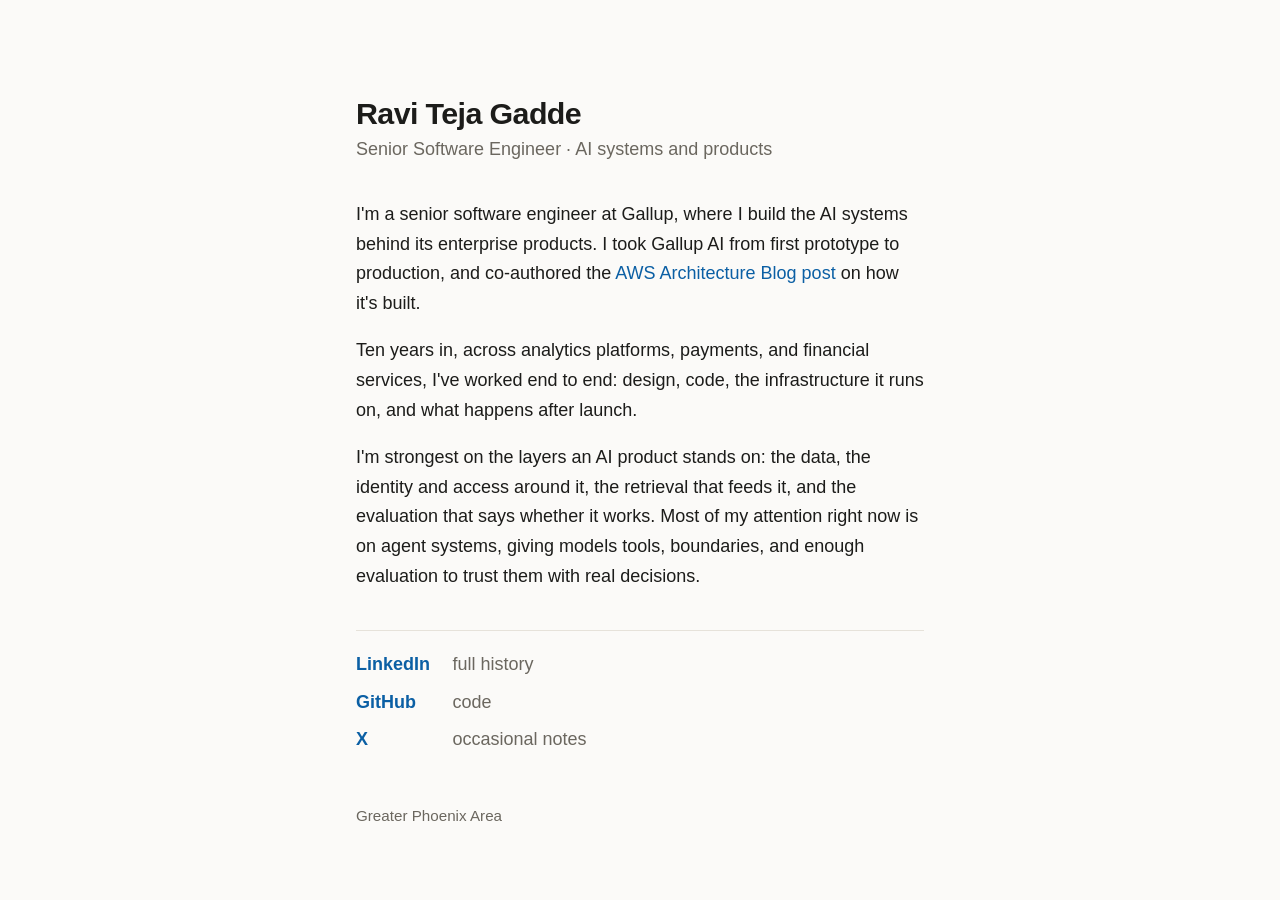
==== commit 95c0a5b7: "Bio in the standard shape: role and employer, scope, what I'm strongest on, one proof Co-Authored-By" ====
--- a/index.html
+++ b/index.html
@@ -28,14 +28,14 @@
   <h1>Ravi Teja Gadde</h1>
   <p class="role">Senior Software Engineer · AI systems and products</p>
 
-  <p>Ten years building software end to end: the design, the code, the infrastructure it runs on, and what happens after it ships. Most of it where mistakes cost money.</p>
+  <p>I'm a senior software engineer at Gallup, where I build the AI systems behind its enterprise products. I took Gallup AI from first prototype to production, and co-authored the <a href="https://aws.amazon.com/blogs/architecture/gallup-delivers-real-time-workplace-coaching-to-thousands-of-leaders-with-amazon-bedrock/">AWS Architecture Blog post</a> on how it's built.</p>
 
-  <p>What I care about most is that things hold up. I'd rather understand a system down to the layer where it can fail than trust an abstraction I can't reason about. In an AI product that means the layers underneath it: the data it stands on, the identity and access around it, the retrieval that feeds it, and the evaluation that says whether it works.</p>
+  <p>Ten years in, across analytics platforms, payments, and financial services, I've worked end to end: design, code, the infrastructure it runs on, and what happens after launch.</p>
 
-  <p>The next stretch of my work is agent systems: giving models tools, boundaries, and enough evaluation to trust them with real decisions.</p>
+  <p>I'm strongest on the layers an AI product stands on: the data, the identity and access around it, the retrieval that feeds it, and the evaluation that says whether it works. Most of my attention right now is on agent systems, giving models tools, boundaries, and enough evaluation to trust them with real decisions.</p>
 
   <dl>
-    <dt><a href="https://www.linkedin.com/in/raviteja-gadde/">LinkedIn</a></dt><dd>where I've worked and what I did there</dd>
+    <dt><a href="https://www.linkedin.com/in/raviteja-gadde/">LinkedIn</a></dt><dd>full history</dd>
     <dt><a href="https://github.com/raviteja-gadde">GitHub</a></dt><dd>code</dd>
     <dt><a href="https://x.com/ravi_gadde7">X</a></dt><dd>occasional notes</dd>
   </dl>
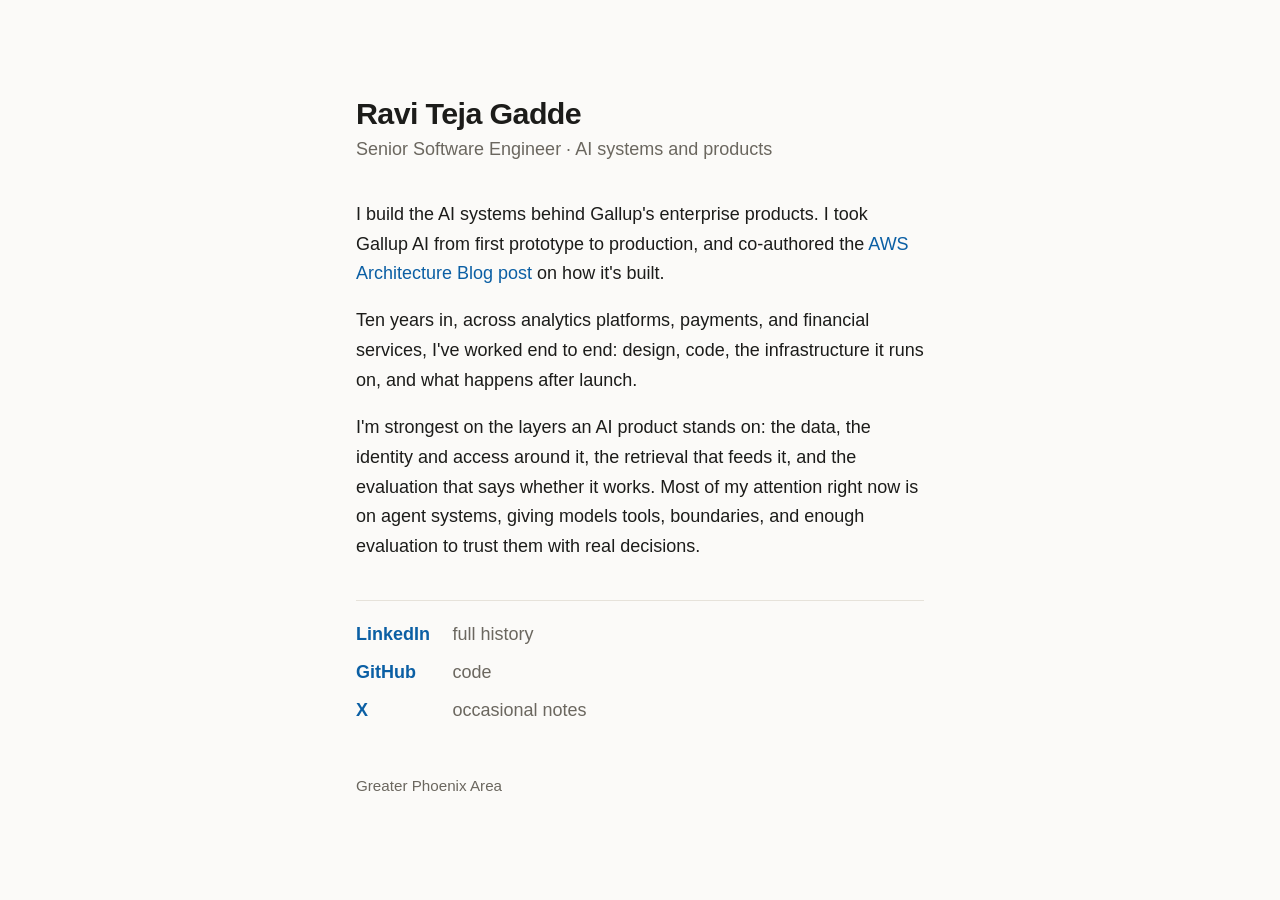
==== commit 73883c69: "Don't repeat the title in sentence one Co-Authored-By: Claude Fable 5.1 <noreply@anthropic.com> Clau" ====
--- a/index.html
+++ b/index.html
@@ -28,7 +28,7 @@
   <h1>Ravi Teja Gadde</h1>
   <p class="role">Senior Software Engineer · AI systems and products</p>
 
-  <p>I'm a senior software engineer at Gallup, where I build the AI systems behind its enterprise products. I took Gallup AI from first prototype to production, and co-authored the <a href="https://aws.amazon.com/blogs/architecture/gallup-delivers-real-time-workplace-coaching-to-thousands-of-leaders-with-amazon-bedrock/">AWS Architecture Blog post</a> on how it's built.</p>
+  <p>I build the AI systems behind Gallup's enterprise products. I took Gallup AI from first prototype to production, and co-authored the <a href="https://aws.amazon.com/blogs/architecture/gallup-delivers-real-time-workplace-coaching-to-thousands-of-leaders-with-amazon-bedrock/">AWS Architecture Blog post</a> on how it's built.</p>
 
   <p>Ten years in, across analytics platforms, payments, and financial services, I've worked end to end: design, code, the infrastructure it runs on, and what happens after launch.</p>
 
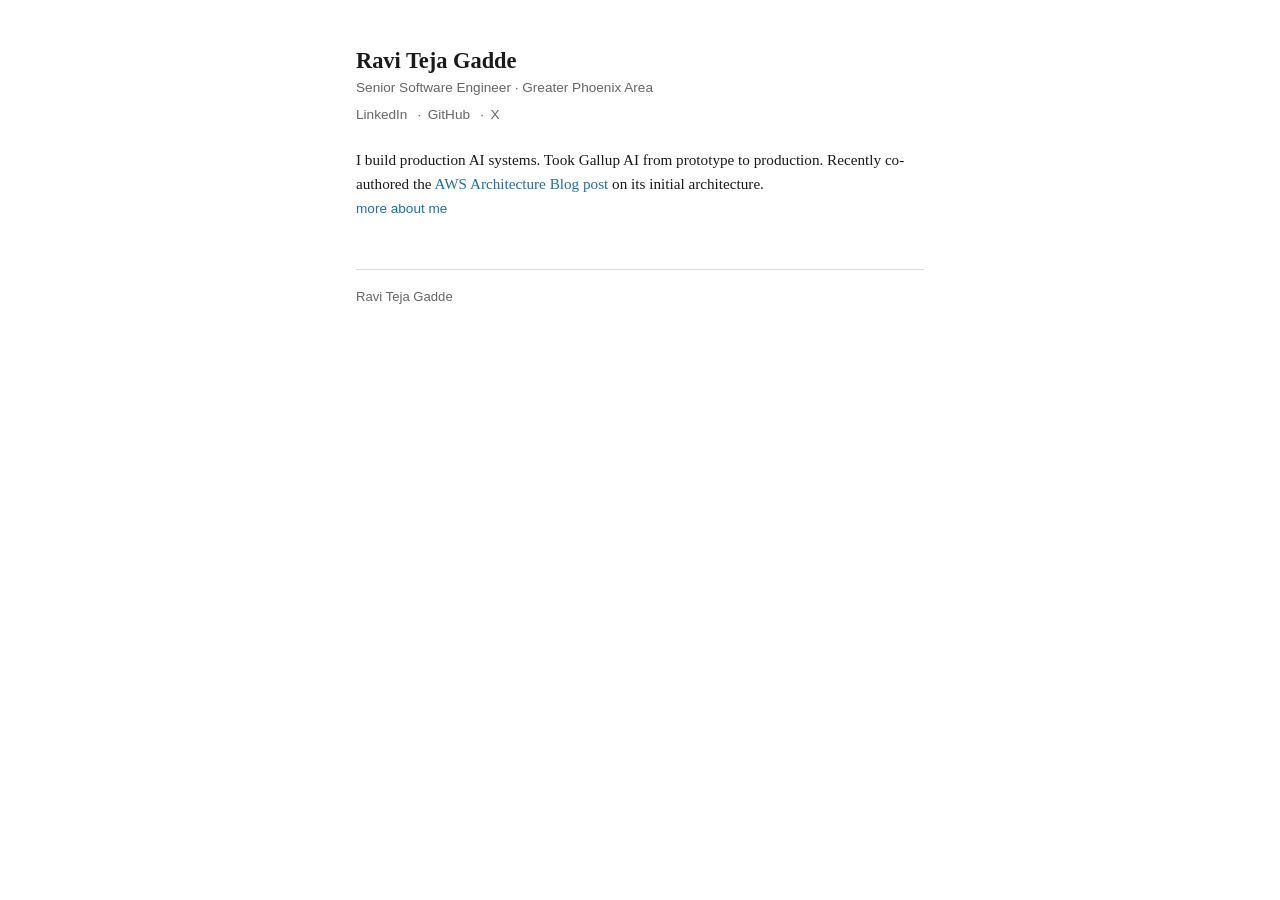
==== commit f865a21d: "Redesign: antirez-inspired layout, compressed about, blog-ready structure Serif font (Georgia), stri" ====
--- a/index.html
+++ b/index.html
@@ -4,43 +4,59 @@
   <meta charset="utf-8">
   <meta name="viewport" content="width=device-width, initial-scale=1">
   <title>Ravi Teja Gadde</title>
-  <meta name="description" content="Ravi Teja Gadde, Senior Software Engineer. AI systems and products, and the layers they stand on.">
-  <style>
-    :root { color-scheme: light dark; --bg: #fbfaf8; --fg: #1c1c1a; --muted: #6b675f; --line: #e6e2da; --accent: #0b5fa4; }
-    @media (prefers-color-scheme: dark) { :root { --bg: #131417; --fg: #ebe9e4; --muted: #a09d96; --line: #2a2c33; --accent: #83b6ea; } }
-    * { box-sizing: border-box; }
-    body { margin: 0; background: var(--bg); color: var(--fg); font: 18px/1.65 -apple-system, "Segoe UI", Helvetica, Arial, sans-serif; -webkit-font-smoothing: antialiased; }
-    main { max-width: 38rem; margin: 0 auto; padding: 6rem 1.25rem 4rem; }
-    h1 { font-size: 1.9rem; line-height: 1.15; margin: 0 0 .25rem; letter-spacing: -.02em; }
-    .role { margin: 0 0 2.2rem; color: var(--muted); }
-    p { margin: 0 0 1.1rem; }
-    a { color: var(--accent); text-decoration: none; }
-    a:hover { text-decoration: underline; text-underline-offset: .15em; }
-    dl { margin: 2.4rem 0 0; padding-top: 1.2rem; border-top: 1px solid var(--line); display: grid; grid-template-columns: max-content 1fr; column-gap: 1.4rem; row-gap: .5rem; }
-    dt { font-weight: 600; }
-    dd { margin: 0; color: var(--muted); }
-    footer { margin-top: 3rem; color: var(--muted); font-size: .95rem; }
-    @media (max-width: 420px) { dl { grid-template-columns: 1fr; row-gap: .15rem; } dd { margin-bottom: .6rem; } }
-  </style>
+  <meta name="description" content="Ravi Teja Gadde writes about building AI systems in production: agents, retrieval, and evaluation.">
+  <meta name="author" content="Ravi Teja Gadde">
+  <link rel="stylesheet" href="style.css">
+  <script type="application/ld+json">
+  {
+    "@context": "https://schema.org",
+    "@type": "Blog",
+    "name": "Ravi Teja Gadde",
+    "description": "Writing about building AI systems in production: agents, retrieval, and evaluation.",
+    "url": "https://raviteja-gadde.github.io",
+    "author": {
+      "@type": "Person",
+      "name": "Ravi Teja Gadde",
+      "url": "https://raviteja-gadde.github.io",
+      "sameAs": [
+        "https://www.linkedin.com/in/raviteja-gadde/",
+        "https://github.com/raviteja-gadde",
+        "https://x.com/ravi_gadde7"
+      ]
+    }
+  }
+  </script>
 </head>
 <body>
-<main>
-  <h1>Ravi Teja Gadde</h1>
-  <p class="role">Senior Software Engineer · AI systems and products</p>
+<div class="page">
+  <header class="site-header">
+    <h1>Ravi Teja Gadde</h1>
+    <p class="tagline">Senior Software Engineer · Greater Phoenix Area</p>
+    <nav class="social" aria-label="Social links">
+      <a href="https://www.linkedin.com/in/raviteja-gadde/">LinkedIn</a>
+      <a href="https://github.com/raviteja-gadde">GitHub</a>
+      <a href="https://x.com/ravi_gadde7">X</a>
+    </nav>
+  </header>
 
-  <p>I build the AI systems behind Gallup's enterprise products. I took Gallup AI from first prototype to production, and co-authored the <a href="https://aws.amazon.com/blogs/architecture/gallup-delivers-real-time-workplace-coaching-to-thousands-of-leaders-with-amazon-bedrock/">AWS Architecture Blog post</a> on how it's built.</p>
+  <section class="about" aria-label="About">
+    <p>I build production AI systems. Took Gallup AI from prototype to production. Recently co-authored the <a href="https://aws.amazon.com/blogs/architecture/gallup-delivers-real-time-workplace-coaching-to-thousands-of-leaders-with-amazon-bedrock/">AWS Architecture Blog post</a> on its initial architecture.</p>
+    <p><a href="about.html" class="more">more about me</a></p>
+  </section>
 
-  <p>Ten years in, across analytics platforms, payments, and financial services, I've worked end to end: design, code, the infrastructure it runs on, and what happens after launch.</p>
+  <main>
+    <section class="articles" aria-label="Articles">
+      <!-- Newest first. Each article entry:
+      <article>
+        <h2><a href="posts/YYYY-MM-DD-slug.html">Title</a></h2>
+        <time datetime="YYYY-MM-DD">Month DD, YYYY</time>
+        <p class="excerpt">Opening 2-3 sentences.</p>
+      </article>
+      -->
+    </section>
+  </main>
 
-  <p>I'm strongest on the layers an AI product stands on: the data, the identity and access around it, the retrieval that feeds it, and the evaluation that says whether it works. Most of my attention right now is on agent systems, giving models tools, boundaries, and enough evaluation to trust them with real decisions.</p>
-
-  <dl>
-    <dt><a href="https://www.linkedin.com/in/raviteja-gadde/">LinkedIn</a></dt><dd>full history</dd>
-    <dt><a href="https://github.com/raviteja-gadde">GitHub</a></dt><dd>code</dd>
-    <dt><a href="https://x.com/ravi_gadde7">X</a></dt><dd>occasional notes</dd>
-  </dl>
-
-  <footer>Greater Phoenix Area</footer>
-</main>
+  <footer class="site-footer">Ravi Teja Gadde</footer>
+</div>
 </body>
 </html>
--- a/style.css
+++ b/style.css
@@ -0,0 +1,200 @@
+:root {
+  color-scheme: light dark;
+  --bg: #fff;
+  --fg: #1a1a1a;
+  --muted: #666;
+  --line: #ddd;
+  --accent: #1a6fb5;
+  --surface: #f5f5f5;
+}
+
+@media (prefers-color-scheme: dark) {
+  :root {
+    --bg: #111;
+    --fg: #e0e0e0;
+    --muted: #999;
+    --line: #333;
+    --accent: #7cb8e4;
+    --surface: #1a1a1a;
+  }
+}
+
+*, *::before, *::after { box-sizing: border-box; }
+
+body {
+  margin: 0;
+  background: var(--bg);
+  color: var(--fg);
+  font: 17px/1.7 Georgia, "Times New Roman", serif;
+  -webkit-font-smoothing: antialiased;
+}
+
+.page {
+  max-width: 38rem;
+  margin: 0 auto;
+  padding: 3rem 1.25rem 4rem;
+}
+
+a { color: var(--accent); text-decoration: none; }
+a:hover { text-decoration: underline; }
+
+/* ---- Header ---- */
+
+.site-header { margin-bottom: .4rem; }
+.site-header h1 {
+  font-size: 1.4rem;
+  line-height: 1.2;
+  margin: 0;
+}
+.site-header h1 a { color: var(--fg); }
+.site-header .tagline {
+  margin: .1rem 0 0;
+  color: var(--muted);
+  font-size: .85rem;
+  font-family: -apple-system, "Segoe UI", Helvetica, Arial, sans-serif;
+}
+.social {
+  display: inline;
+  font-size: .85rem;
+  font-family: -apple-system, "Segoe UI", Helvetica, Arial, sans-serif;
+}
+.social a { color: var(--muted); }
+.social a:hover { color: var(--accent); }
+.social a + a::before {
+  content: "\b7";
+  margin: 0 .4rem;
+  color: var(--muted);
+}
+
+/* ---- About (compact, index only) ---- */
+
+.about {
+  margin: 1.2rem 0 1.5rem;
+  font-size: .95rem;
+  line-height: 1.6;
+}
+.about p { margin: 0; }
+.about .more {
+  font-family: -apple-system, "Segoe UI", Helvetica, Arial, sans-serif;
+  font-size: .85rem;
+}
+
+/* ---- About page (full) ---- */
+
+.about-full p {
+  margin: 0 0 .8rem;
+}
+.about-full p:last-child { margin-bottom: 0; }
+
+/* ---- Article list (index) ---- */
+
+.articles article { padding: 1.2rem 0; }
+.articles article:first-child {
+  border-top: 1px solid var(--line);
+  padding-top: 1.4rem;
+}
+.articles article + article { border-top: 1px solid var(--line); }
+.articles h2 {
+  font-size: 1.1rem;
+  font-weight: 600;
+  margin: 0 0 .15rem;
+  line-height: 1.3;
+}
+.articles h2 a { color: var(--fg); }
+.articles h2 a:hover { color: var(--accent); text-decoration: none; }
+.articles time {
+  display: block;
+  font-size: .78rem;
+  font-family: -apple-system, "Segoe UI", Helvetica, Arial, sans-serif;
+  color: var(--muted);
+  margin-bottom: .3rem;
+}
+.articles .excerpt {
+  margin: 0;
+  color: var(--muted);
+  font-size: .9rem;
+  line-height: 1.55;
+}
+
+/* ---- Article page ---- */
+
+.back-link {
+  display: inline-block;
+  font-size: .85rem;
+  font-family: -apple-system, "Segoe UI", Helvetica, Arial, sans-serif;
+  margin-bottom: 2rem;
+}
+.article-header { margin-bottom: 1.8rem; }
+.article-header h1 {
+  font-size: 1.5rem;
+  margin: 0 0 .3rem;
+  line-height: 1.25;
+}
+.article-header time {
+  font-size: .82rem;
+  font-family: -apple-system, "Segoe UI", Helvetica, Arial, sans-serif;
+  color: var(--muted);
+}
+.article-body p { margin: 0 0 1.1rem; }
+.article-body h2 {
+  font-size: 1.15rem;
+  margin: 2rem 0 .6rem;
+}
+.article-body h3 {
+  font-size: 1rem;
+  margin: 1.5rem 0 .5rem;
+}
+.article-body ul, .article-body ol {
+  padding-left: 1.5rem;
+  margin: 0 0 1.1rem;
+}
+.article-body li { margin-bottom: .3rem; }
+.article-body code {
+  font-family: "SFMono-Regular", Consolas, "Liberation Mono", Menlo, monospace;
+  background: var(--surface);
+  padding: .1em .3em;
+  border-radius: 3px;
+  font-size: .85em;
+}
+.article-body pre {
+  background: var(--surface);
+  padding: 1rem 1.2rem;
+  border-radius: 3px;
+  overflow-x: auto;
+  font-size: .8rem;
+  line-height: 1.55;
+  margin: 0 0 1.1rem;
+}
+.article-body pre code {
+  background: none;
+  padding: 0;
+  border-radius: 0;
+}
+.article-body blockquote {
+  margin: 0 0 1.1rem;
+  padding: 0 0 0 1rem;
+  border-left: 2px solid var(--line);
+  color: var(--muted);
+}
+
+/* ---- Footer ---- */
+
+.site-footer {
+  margin-top: 3rem;
+  padding-top: 1rem;
+  border-top: 1px solid var(--line);
+  color: var(--muted);
+  font-size: .82rem;
+  font-family: -apple-system, "Segoe UI", Helvetica, Arial, sans-serif;
+}
+.site-footer a { color: var(--muted); }
+.site-footer a:hover { color: var(--accent); }
+
+/* ---- Responsive ---- */
+
+@media (max-width: 420px) {
+  .page { padding: 2rem 1rem 3rem; }
+  .site-header h1 { font-size: 1.25rem; }
+  .articles h2 { font-size: 1.05rem; }
+  .article-header h1 { font-size: 1.3rem; }
+}
